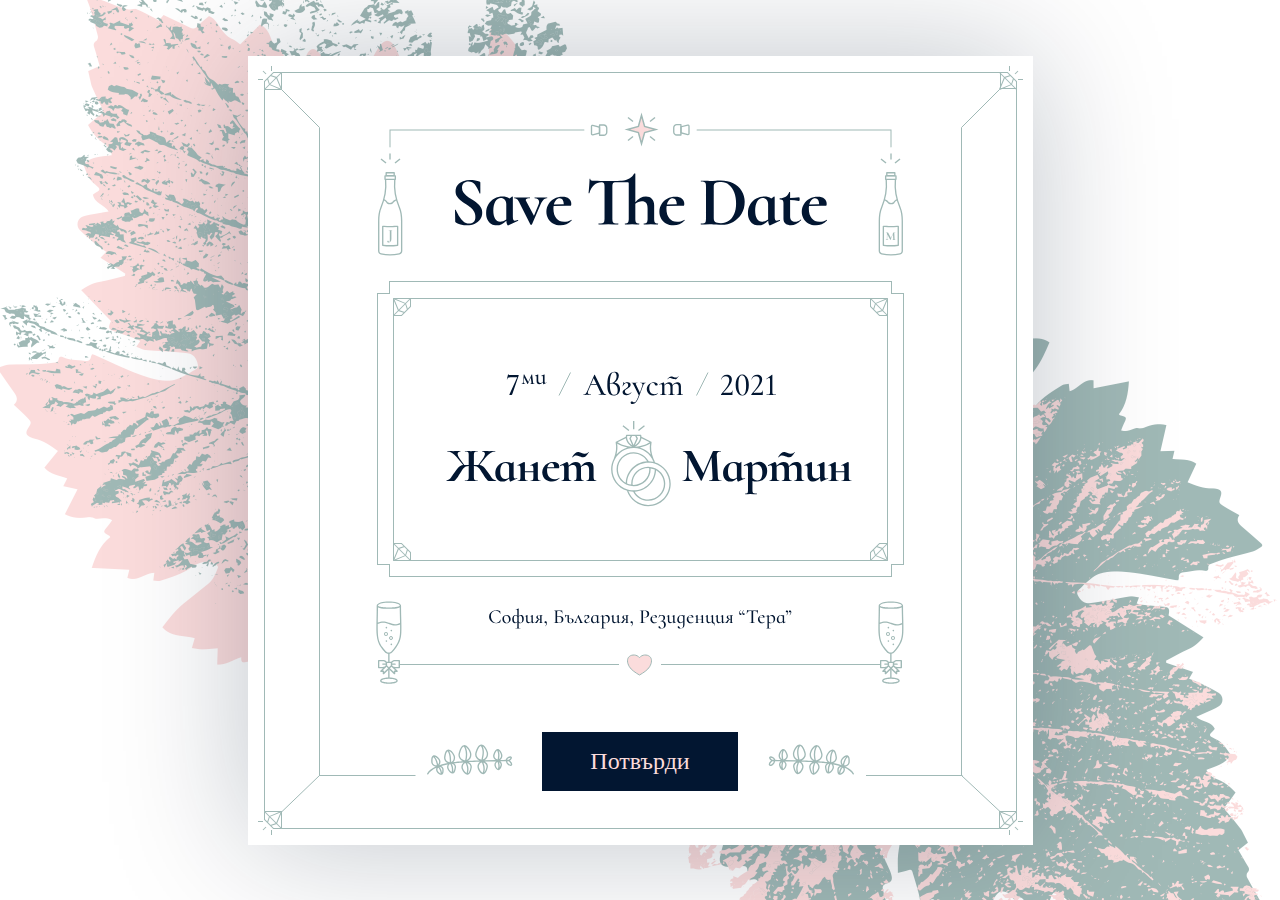
==== index.html @ 2eceecb6 "fixed favicon path" ====
<!DOCTYPE html>
<html lang="en">
<head>
  <meta charset="UTF-8">
  <meta name="viewport" content="width=device-width, initial-scale=1.0">
  <link rel="stylesheet" href="styles/style.css">
  <link rel="apple-touch-icon" sizes="180x180" href="img/apple-touch-icon.png">
  <link rel="icon" type="image/png" sizes="32x32" href="img/favicon-32x32.png">
  <link rel="icon" type="image/png" sizes="16x16" href="img/favicon-16x16.png">
  <link rel="mask-icon" href="img/safari-pinned-tab.svg">
  <title>Save the date</title>
</head>
<body>
  <div id="save-the-date-container">
    <div id="save-the-date-card">
      <header>

      </header>
      <div id="content">

      </div>
      <footer>

      </footer>
      <a href="#" id="cta">Потвърди</a>
    </div>
  </div>
</body>
</html>
---- styles/style.css ----
* {
  box-sizing: border-box;
}

body {
  background-color: white;
  background: url("/img/bg.png") no-repeat center center fixed;
  -webkit-background-size: cover;
  -moz-background-size: cover;
  -o-background-size: cover;
  background-size: cover;
  margin: 0;
  padding: 0;
}

#save-the-date-container {
  width: 100%;
  height: 100vh;
  display: flex;
  align-items: center;
  justify-content: center;
}

#save-the-date-card {
  width: 785px;
  height: 789px;
  background: #FFFFFF;
  box-shadow: 0 0 128px 0 rgba(2,22,49,0.25);
  background-image: url("/img/frame.svg");
  background-repeat: no-repeat;
  background-position: 10px 10px;
  display: flex;
  align-items: center;
  flex-direction: column;
}

header {
  width: 525px;
  height: 153px;
  margin-top: 48px;
  background-image: url("/img/headerBlock.svg");
  background-repeat: no-repeat;
}

#content {
  width: 527px;
  height: 296px;
  margin-top: 24px;
  background-image: url("/img/contentBlock.svg");
  background-repeat: no-repeat;
}

footer {
  width: 528px;
  height: 83px;
  margin-top: 24px;
  background-image: url("/img/footerBlock.svg");
  background-repeat: no-repeat;
}

#cta {
  display: block;
  background: #021631;
  color: #FBDCDC;
  padding: 16px 48px;
  font-size: 24px;
  text-decoration: none;
  margin-top: 48px;
}


@media (max-width: 800px) {
  #save-the-date-card {
    background-image: url("/img/frameTablet.svg");
    background-position: 16px 16px;
    width: 610px;
    height: 800px;
  }

  header {
    margin-top: 24px;
  }

  footer {
    margin-top: 64px;
  }
}

@media (max-width: 600px) {
  body {
    background: url("/img/bgMobile.png") no-repeat center center fixed;
    -webkit-background-size: cover;
    -moz-background-size: cover;
    -o-background-size: cover;
    background-size: cover;
  }

  #save-the-date-card {
    width: 344px;
    height: 571px;
    background-image: url("/img/frameMobile.svg");
    background-repeat: no-repeat;
    background-position: 12px 12px;
  }

  header {
    width: 298px;
    height: 122px;
    margin-top: 12px;
    background-image: url("/img/headerMobile.svg");

  }

  #content {
    width: 296px;
    height: 212px;
    margin-top: 16px;
    background-image: url("/img/contentMobile.svg");
  }

  footer {
    width: 296px;
    height: 70px;
    margin-top: 32px;
    background-image: url("/img/footerMobile.svg");
  }

  #cta {
    margin-top: 20px;
    font-size: 18px;
  }

}

@media (max-width: 340px) {
  #save-the-date-card {
    background-image: none;
  }
}

@media (max-height: 800px) {
  #save-the-date-container {
    height: auto;
    margin-top: 32px;
    margin-bottom: 32px;

  }
}
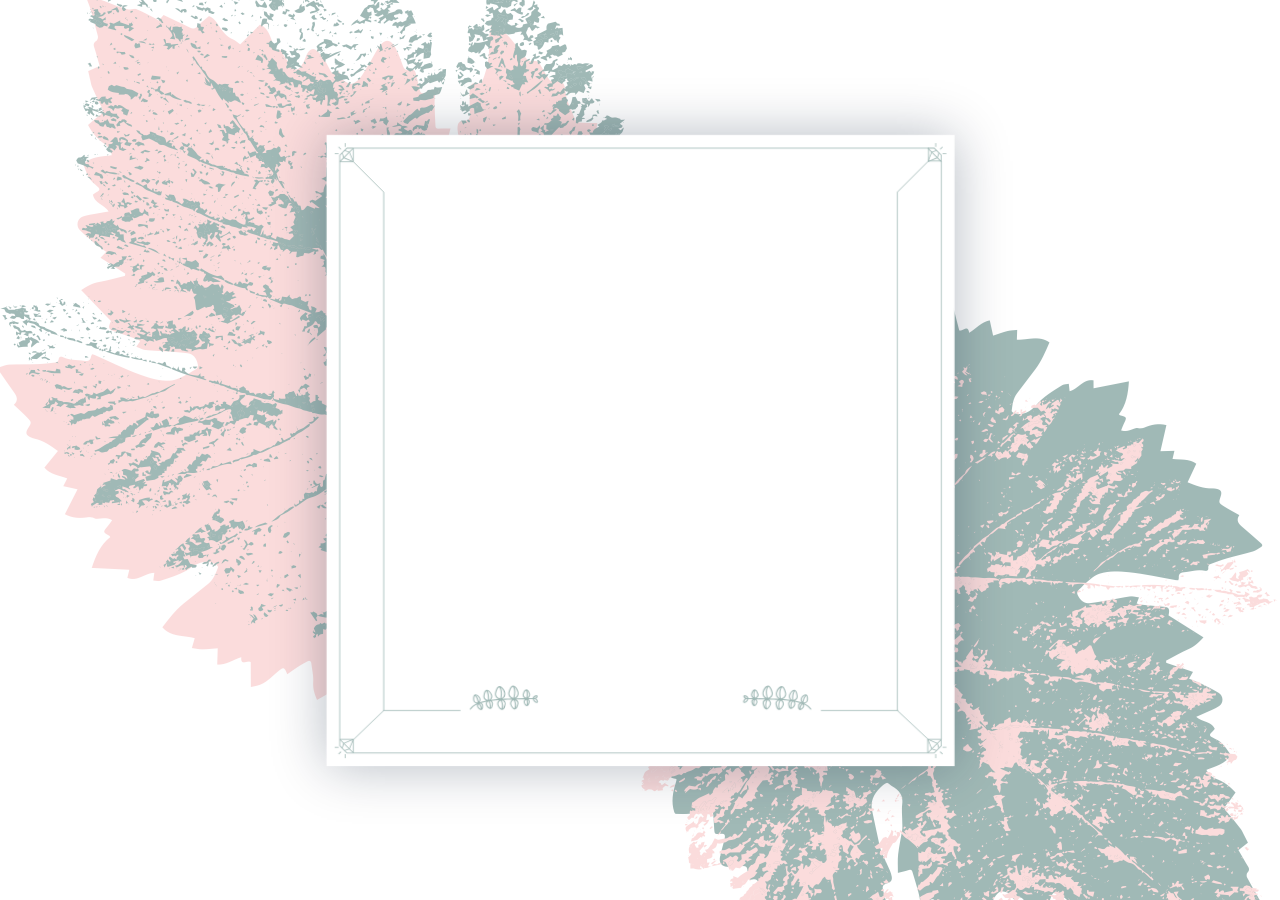
==== commit 45347d2a: "added animations and custom fonts" ====
--- a/index.html
+++ b/index.html
@@ -8,7 +8,9 @@
   <link rel="icon" type="image/png" sizes="32x32" href="img/favicon-32x32.png">
   <link rel="icon" type="image/png" sizes="16x16" href="img/favicon-16x16.png">
   <link rel="mask-icon" href="img/safari-pinned-tab.svg">
-  <title>Save the date</title>
+  <link rel="preconnect" href="https://fonts.gstatic.com">
+<link href="https://fonts.googleapis.com/css2?family=Cormorant+Infant:wght@700&display=swap" rel="stylesheet">
+  <title>Save The Date</title>
 </head>
 <body>
   <div id="save-the-date-container">
--- a/styles/style.css
+++ b/styles/style.css
@@ -25,13 +25,21 @@
   width: 785px;
   height: 789px;
   background: #FFFFFF;
-  box-shadow: 0 0 128px 0 rgba(2,22,49,0.25);
+  box-shadow: 0 0 64px 0 rgba(2,22,49,0.3);
   background-image: url("/img/frame.svg");
   background-repeat: no-repeat;
   background-position: 10px 10px;
   display: flex;
   align-items: center;
   flex-direction: column;
+  transform: scale3d(0.8, 0.8, 0.8);
+  animation: card-appear 0.3s ease-out forwards;
+}
+
+header, #content, footer, #cta {
+  opacity: 0;
+  transform: translate3d(0, 24px, 0);
+  animation: content-appear 1.5s cubic-bezier(0.190, 1.000, 0.220, 1.000) forwards;
 }
 
 header {
@@ -40,6 +48,7 @@
   margin-top: 48px;
   background-image: url("/img/headerBlock.svg");
   background-repeat: no-repeat;
+  animation-delay: 0.15s;
 }
 
 #content {
@@ -48,6 +57,7 @@
   margin-top: 24px;
   background-image: url("/img/contentBlock.svg");
   background-repeat: no-repeat;
+  animation-delay: 0.25s;
 }
 
 footer {
@@ -55,7 +65,7 @@
   height: 83px;
   margin-top: 24px;
   background-image: url("/img/footerBlock.svg");
-  background-repeat: no-repeat;
+  animation-delay: 0.35s;
 }
 
 #cta {
@@ -66,8 +76,9 @@
   font-size: 24px;
   text-decoration: none;
   margin-top: 48px;
+  animation-delay: 0.45s;
+  font-family: 'Cormorant Infant', serif;
 }
-
 
 @media (max-width: 800px) {
   #save-the-date-card {
@@ -138,11 +149,38 @@
   }
 }
 
-@media (max-height: 800px) {
+@media (max-width: 320px) {
+  #save-the-date-card {
+    transform: scale3d(0.8, 0.8, 0.8);
+    animation: card-appear-small-device 0.3s ease-out forwards;
+  }
+}
+
+@media (max-height: 700px) {
   #save-the-date-container {
     height: auto;
     margin-top: 32px;
     margin-bottom: 32px;
-
   }
 }
+
+@keyframes card-appear {
+  0%   { transform: scale3d(0.8, 0.8, 0.8); }
+  100% { transform: scale3d(1, 1, 1); }
+}
+
+@keyframes card-appear-small-device {
+  0%   { transform: scale3d(0.5, 0.5, 0.5); }
+  100% { transform: scale3d(0.9, 0.9, 0.9); }
+}
+
+@keyframes content-appear {
+  0%   {
+    opacity: 0;
+    transform: translate3d(0, 24px, 0);
+  }
+  100% {
+    opacity: 1;
+    transform: translate3d(0, 0, 0);
+  }
+}
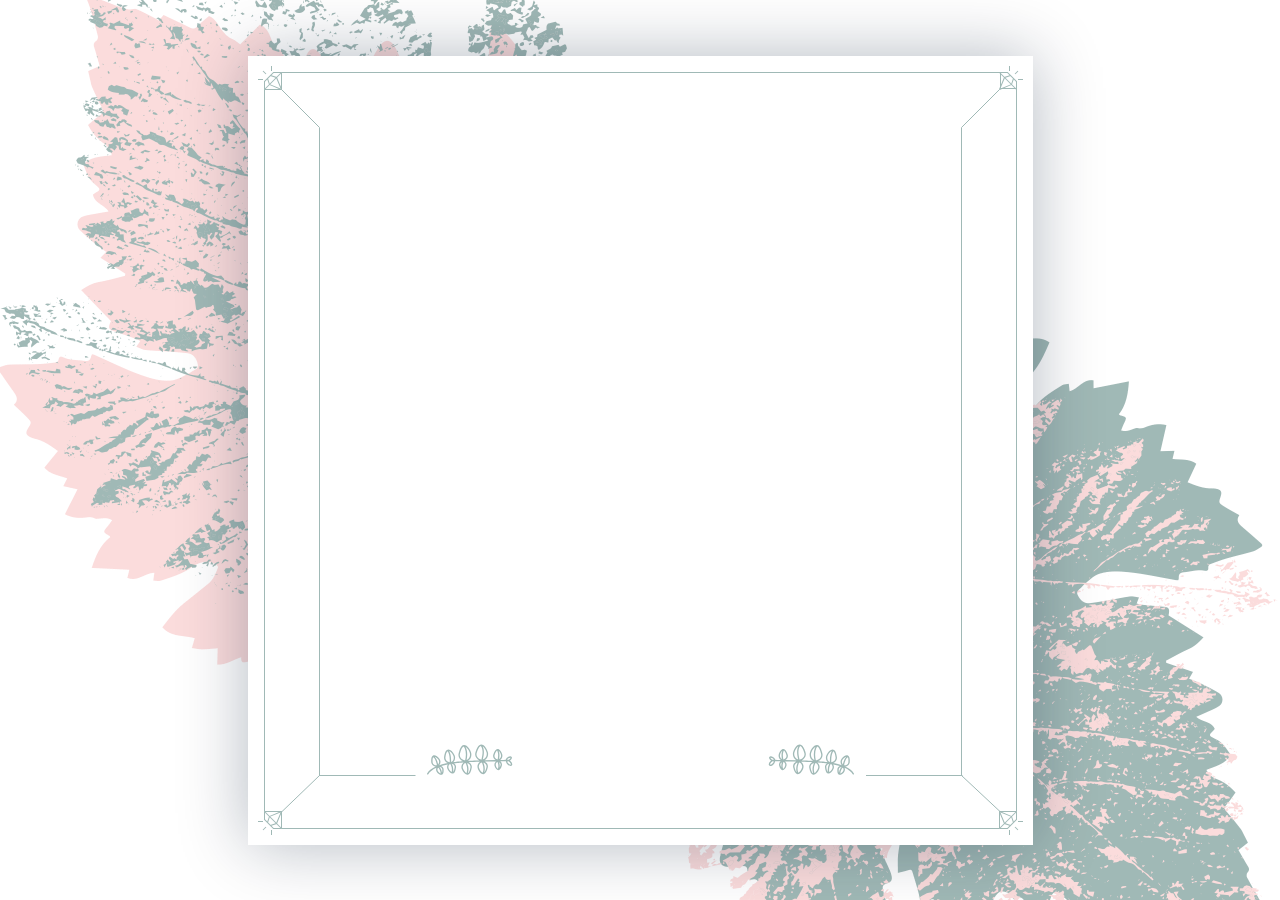
==== commit 7eeba187: "- Added loading state - Animations now trigger upon readystatechange = complete - Added easter egg -" ====
--- a/index.html
+++ b/index.html
@@ -13,19 +13,23 @@
   <title>Save The Date</title>
 </head>
 <body>
+  <div id="loader">
+    <div class="spinner">
+      <div class="ball"></div>
+      <p>Зареждане...</p>
+    </div>
+  </div>
   <div id="save-the-date-container">
     <div id="save-the-date-card">
-      <header>
-
+      <header class="animatable">
       </header>
-      <div id="content">
-
+      <div id="content" class="animatable">
       </div>
-      <footer>
-
+      <footer class="animatable">
       </footer>
-      <a href="#" id="cta">Потвърди</a>
+      <a href="#" id="cta" class="animatable">Потвърди</a>
     </div>
   </div>
+  <script src="js/main.js"></script>
 </body>
 </html>
--- a/styles/style.css
+++ b/styles/style.css
@@ -1,5 +1,9 @@
 * {
   box-sizing: border-box;
+}
+
+html, body {
+  height: 100%;
 }
 
 body {
@@ -13,9 +17,54 @@
   padding: 0;
 }
 
+#loader {
+  width: 100%;
+  height: 100%;
+  background: white;
+}
+
+.loader-site-loaded {
+  display: none;
+}
+
+.spinner {
+  width: 100px;
+  height: 50px;
+  position: absolute;
+  top: 0;
+  bottom: 0;
+  right: 0;
+  left: 0;
+  margin: auto;
+  text-align: center;
+}
+
+.ball {
+  width: 20px;
+  height: 20px;
+  background-color: #A0B9B6;
+  border-radius: 50%;
+  display: inline-block;
+  animation: spinner-animation 3s cubic-bezier(0.190, 1.000, 0.220, 1.000) infinite;
+}
+
+p {
+  font-family: 'Cormorant Infant', serif;
+  font-size: 16px;
+  text-align: center;
+}
+
+@keyframes spinner-animation {
+  0% { transform: translateX(0) scale(1); }
+  25% { transform: translateX(-50px) scale(0.3); }
+  50% { transform: translateX(0) scale(1); }
+  75% { transform: translateX(50px) scale(0.3); }
+  100% { transform: translateX(0) scale(1); }
+}
+
 #save-the-date-container {
   width: 100%;
-  height: 100vh;
+  height: 100%;
   display: flex;
   align-items: center;
   justify-content: center;
@@ -32,14 +81,16 @@
   display: flex;
   align-items: center;
   flex-direction: column;
-  transform: scale3d(0.8, 0.8, 0.8);
-  animation: card-appear 0.3s ease-out forwards;
-}
-
-header, #content, footer, #cta {
+}
+
+.card-appear {
+  animation: card-appear 2s cubic-bezier(0.190, 1.000, 0.220, 1.000) forwards;
+}
+
+.animate {
   opacity: 0;
   transform: translate3d(0, 24px, 0);
-  animation: content-appear 1.5s cubic-bezier(0.190, 1.000, 0.220, 1.000) forwards;
+  animation: content-appear 2s cubic-bezier(0.190, 1.000, 0.220, 1.000) forwards;
 }
 
 header {
@@ -48,7 +99,6 @@
   margin-top: 48px;
   background-image: url("/img/headerBlock.svg");
   background-repeat: no-repeat;
-  animation-delay: 0.15s;
 }
 
 #content {
@@ -57,7 +107,6 @@
   margin-top: 24px;
   background-image: url("/img/contentBlock.svg");
   background-repeat: no-repeat;
-  animation-delay: 0.25s;
 }
 
 footer {
@@ -65,7 +114,6 @@
   height: 83px;
   margin-top: 24px;
   background-image: url("/img/footerBlock.svg");
-  animation-delay: 0.35s;
 }
 
 #cta {
@@ -76,7 +124,6 @@
   font-size: 24px;
   text-decoration: none;
   margin-top: 48px;
-  animation-delay: 0.45s;
   font-family: 'Cormorant Infant', serif;
 }
 
@@ -177,7 +224,7 @@
 @keyframes content-appear {
   0%   {
     opacity: 0;
-    transform: translate3d(0, 24px, 0);
+    transform: translate3d(0, 32px, 0);
   }
   100% {
     opacity: 1;
